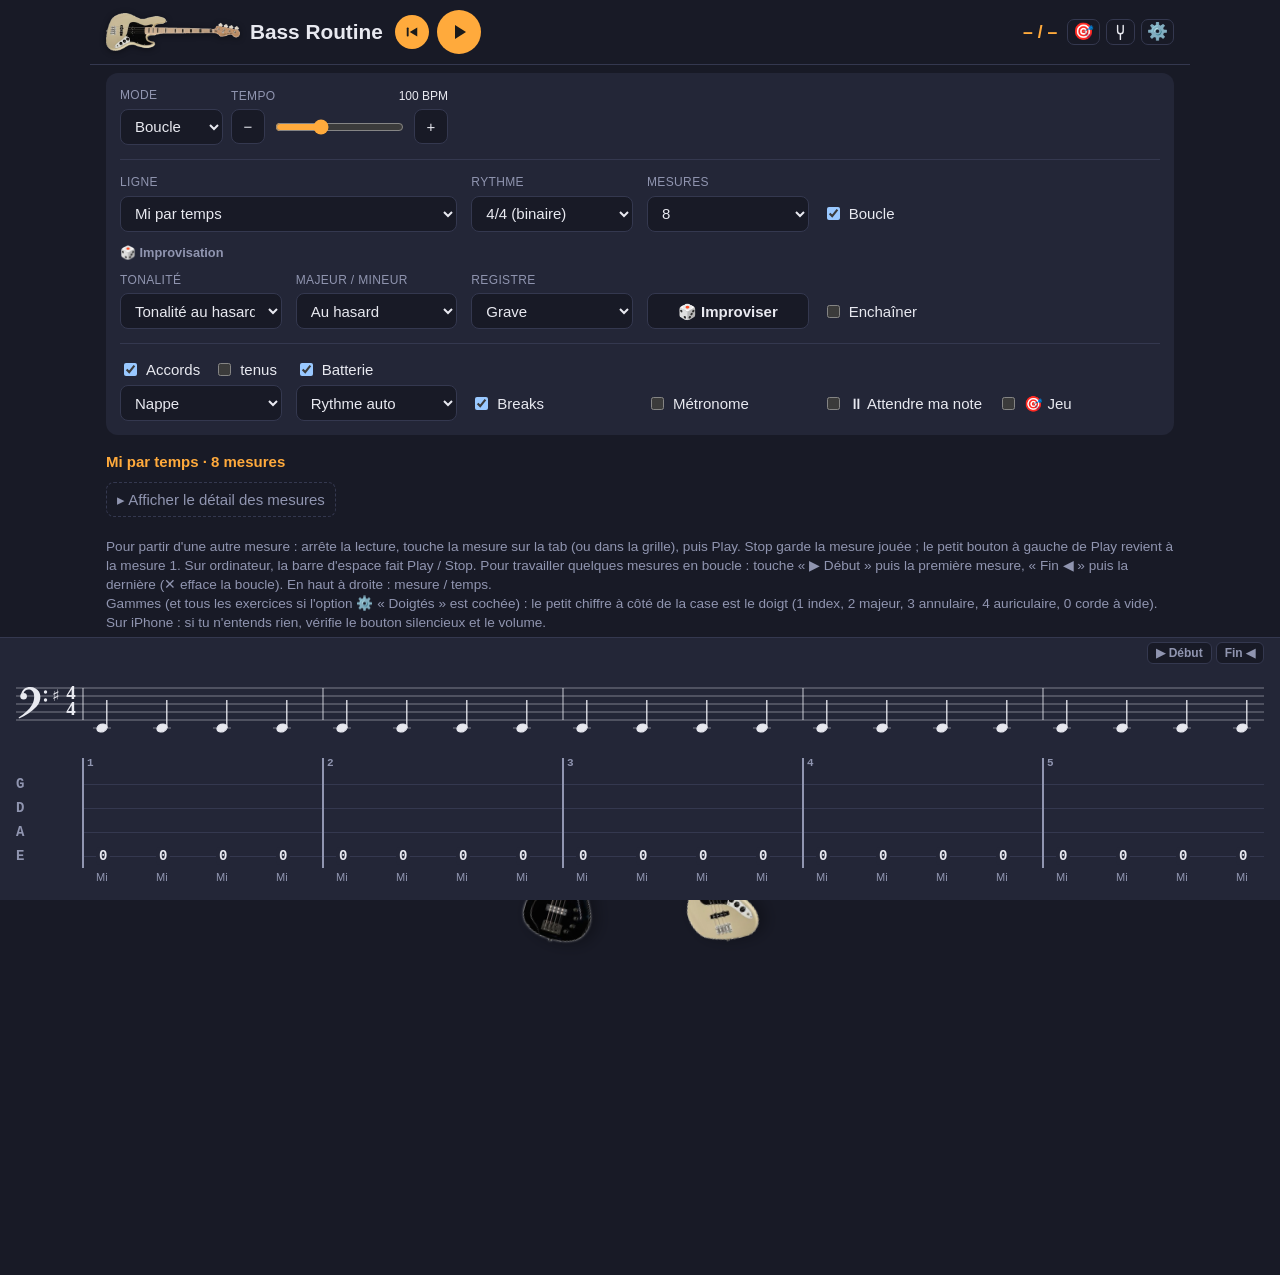
==== web/index.html @ ce60cfdf "Mode Jeu : justesse et rythme notés sur 10 - Bouton 🎯 dans l'en-tête (et case « 🎯 Jeu ») : la lectur" ====
<!doctype html>
<!-- Bass Routine — © 2026 FredLatorche (https://github.com/fredlatorche/BassRoutine). Tous droits réservés. -->
<html lang="fr">
<head>
  <meta charset="utf-8">
  <meta name="viewport" content="width=device-width, initial-scale=1, viewport-fit=cover">
  <title>Bass Routine</title>
  <meta name="author" content="FredLatorche">
  <meta name="copyright" content="© 2026 FredLatorche — tous droits réservés">
  <meta name="theme-color" content="#181a26">
  <meta name="mobile-web-app-capable" content="yes">
  <meta name="apple-mobile-web-app-capable" content="yes">
  <meta name="apple-mobile-web-app-title" content="Bass Routine">
  <link rel="manifest" href="manifest.json">
  <link rel="icon" type="image/png" sizes="32x32" href="icons/favicon-32.png">
  <link rel="apple-touch-icon" href="icons/icon-180.png">
  <link rel="stylesheet" href="style.css">
  <script>
    // Thème choisi dans la roue crantée, appliqué avant l'affichage (pas de flash).
    try { const t = localStorage.getItem('bassroutine-theme'); if (t) document.documentElement.dataset.theme = t; } catch (e) {}
  </script>
</head>
<body>
  <!-- En-tête toujours visible (collé en haut) : Play reste à portée de main sur mobile. -->
  <header>
    <div class="header-left">
      <h1 class="brand"><img class="logo logo-on-dark" src="icons/bass-light.png" alt="" width="106" height="30"><img class="logo logo-on-light" src="icons/bass.png" alt="" width="106" height="30"><span class="brand-name">Bass Routine</span></h1>
      <div class="transport">
        <button id="rewind" class="round rewind" aria-label="Revenir au début" title="Revenir au début (mesure 1)"><svg viewBox="0 0 24 24" aria-hidden="true"><rect x="5" y="6" width="2.5" height="12" rx="1"/><path d="M19 6v12L9 12z"/></svg></button>
        <button id="play" class="round play" aria-label="Play" title="Play (barre d'espace)"><svg viewBox="0 0 24 24" aria-hidden="true"><path d="M8 5v14l11-7z"/></svg></button>
      </div>
    </div>
    <!-- Tempo dans l'en-tête : seulement sur téléphone en paysage (style.css), où il y a la place. -->
    <div class="head-tempo">
      <svg class="metronome" viewBox="0 0 24 24" aria-hidden="true"><path d="M10.2 3h3.6l4.4 17H5.8z"/><path d="M4.5 20.5h15"/><path d="M7.4 14.5h9.2"/><path d="M12 17.2 16.8 5.5"/><circle cx="14.6" cy="10.8" r="1.2"/></svg>
      <input id="tempoHead" type="range" min="30" max="240" value="100" aria-label="Tempo">
      <output id="tempoHeadVal">100</output>
    </div>
    <div class="header-right">
      <span id="gameLive" class="game-live" hidden title="Note de la partie en cours (sur 10)"></span>
      <div id="position" title="Mesure / temps">– / –</div>
      <button id="gameBtn" class="gear" aria-pressed="false" aria-label="Mode Jeu" title="Mode Jeu : tu joues la ligne, justesse et rythme notés sur 10">🎯</button>
      <button id="tunerBtn" class="gear" aria-label="Accordeur" aria-expanded="false" title="Accordeur"><svg class="fork" viewBox="0 0 24 24" aria-hidden="true"><path d="M8 2v8a4 4 0 0 0 8 0V2"/><path d="M12 14v8"/></svg></button>
      <button id="mixerBtn" class="gear" aria-label="Réglages" aria-expanded="false" title="Réglages">⚙️</button>
    </div>
  </header>

  <section id="tuner" class="mixer tuner" hidden aria-label="Accordeur"></section>

  <section id="mixer" class="mixer" hidden>
    <div class="mixer-head">
      <strong>Affichage</strong>
    </div>
    <div class="control mixer-option">
      <label for="theme">Couleurs</label>
      <select id="theme">
        <option value="">Nuit (bleu nuit)</option>
        <option value="noir">Noir</option>
        <option value="bois">Bois (brun chaud)</option>
        <option value="ocean">Océan (bleu-vert)</option>
        <option value="foret">Forêt (vert)</option>
        <option value="violet">Violet</option>
        <option value="clair">Clair</option>
      </select>
    </div>
    <div class="control mixer-option">
      <label for="notation">Noms des notes</label>
      <select id="notation">
        <option value="fr">Do, Ré, Mi… (français)</option>
        <option value="en">C, D, E… (américain)</option>
      </select>
    </div>
    <label class="toggle mixer-option"><input id="showStaff" type="checkbox"> Notes sur la portée (clé de fa) au-dessus de la tablature</label>
    <label class="toggle mixer-option"><input id="showFingers" type="checkbox"> Doigtés sur la tablature pour tous les exercices (1 index … 4 auriculaire, 0 corde à vide)</label>
    <label class="toggle mixer-option"><input id="everyAcc" type="checkbox"> Mode novice : altérations (♯ ♭ ♮) sur chaque note, en plus de l'armure</label>
    <div class="mixer-head">
      <strong>Volumes</strong>
      <button id="mixerReset">Réinitialiser</button>
    </div>
    <div id="mixerChannels"></div>
    <div class="mixer-head midi-head">
      <strong>Instruments MIDI</strong>
    </div>
    <div id="midiPanel"></div>
    <div class="mixer-head midi-head">
      <strong>Entrée audio (⏸ Attendre ma note, 🎯 Jeu)</strong>
    </div>
    <div id="inputPanel"></div>
    <div class="mixer-head midi-head">
      <strong>🎯 Jeu</strong>
    </div>
    <div id="gamePanel"></div>
  </section>

  <section class="controls">
    <!-- Lecture : boutons, mode, tempo -->
    <div class="transport">
      <div class="field">
        <label for="mode">Mode</label>
        <select id="mode">
          <option value="loop">Boucle</option>
          <option value="song">Morceau</option>
          <option value="scale">Gammes</option>
        </select>
      </div>
      <div class="field tempo">
        <label for="tempo">Tempo <output id="tempoVal">100 BPM</output></label>
        <div class="tempo-row">
          <button class="small" data-bpm="-5" aria-label="Moins vite">−</button>
          <input id="tempo" type="range" min="30" max="240" value="100">
          <button class="small" data-bpm="5" aria-label="Plus vite">+</button>
        </div>
      </div>
    </div>

    <!-- Réglages du mode Boucle -->
    <div id="loopControls" class="fields">
      <div class="field wide">
        <label for="preset">Ligne</label>
        <select id="preset">
          <option value="mi">Mi par temps</option>
          <option value="quinte">Fondamentale-quinte</option>
          <option value="walking">Walking simple</option>
          <option value="walkingBlues">Walking blues (Mi)</option>
          <option value="walking251">Walking ii-V-I (Sol)</option>
          <option value="walkingHigh">Walking aigu – fretless (Ré m)</option>
          <option value="invented" hidden>🎲 Improvisation</option>
        </select>
      </div>
      <div class="field">
        <label for="meter">Rythme</label>
        <select id="meter">
          <option value="4/4">4/4 (binaire)</option>
          <option value="3/4">3/4 (valse)</option>
          <option value="6/8">6/8 (ternaire)</option>
          <option value="12/8">12/8 (ternaire)</option>
        </select>
      </div>
      <div class="field">
        <label for="bars">Mesures</label>
        <select id="bars">
          <option>4</option>
          <option selected>8</option>
          <option>16</option>
          <option>32</option>
        </select>
      </div>
      <div class="field check">
        <label class="toggle"><input id="loop" type="checkbox" checked> Boucle</label>
      </div>
      <div class="fields-title">🎲 Improvisation</div>
      <div class="field">
        <label for="randKey">Tonalité</label>
        <select id="randKey"></select>
      </div>
      <div class="field">
        <label for="randMode">Majeur / mineur</label>
        <select id="randMode">
          <option value="random">Au hasard</option>
          <option value="major">Majeur</option>
          <option value="minor">Mineur</option>
        </select>
      </div>
      <div class="field">
        <label for="randRegister">Registre</label>
        <select id="randRegister">
          <option value="low">Grave</option>
          <option value="high">Aigu (fretless)</option>
          <option value="neck">Tout le manche</option>
        </select>
      </div>
      <div class="field">
        <span class="label" aria-hidden="true">&nbsp;</span>
        <button id="invent">🎲 Improviser</button>
      </div>
      <div id="chainField" class="field check">
        <label class="toggle" title="À la fin de la boucle, une nouvelle improvisation de la même durée prend la suite"><input id="chain" type="checkbox"> Enchaîner</label>
      </div>
    </div>

    <!-- Réglages du mode Morceau -->
    <div id="songControls" class="fields" hidden>
      <div class="field wide">
        <label for="song">Morceau</label>
        <select id="song"></select>
      </div>
      <div id="chorusCtl" class="field">
        <label for="choruses">Chorus</label>
        <select id="choruses">
          <option>1</option>
          <option selected>2</option>
          <option>3</option>
          <option>4</option>
        </select>
      </div>
      <div id="styleCtl" class="field">
        <label for="style">Style</label>
        <select id="style"></select>
      </div>
      <div id="regenCtl" class="field">
        <span class="label" aria-hidden="true">&nbsp;</span>
        <button id="regen">↻ Nouvelle ligne</button>
      </div>
      <div class="field">
        <span class="label" aria-hidden="true">&nbsp;</span>
        <label class="file-btn">Importer un MIDI…<input id="midiFile" type="file" accept=".mid,.midi,audio/midi"></label>
      </div>
      <div class="field">
        <span class="label" aria-hidden="true">&nbsp;</span>
        <button id="recordBtn" title="Saisir une ligne de basse au clavier MIDI">🎹 Saisir au clavier</button>
      </div>
      <div id="midiCtl" class="field-set" hidden>
        <div class="field">
          <label for="track">Piste basse</label>
          <select id="track"></select>
        </div>
        <div class="field check">
          <label class="toggle"><input id="others" type="checkbox"> Autres pistes</label>
        </div>
        <div class="field">
          <span class="label" aria-hidden="true">&nbsp;</span>
          <button id="forgetMidi" title="Retirer ce fichier de la liste « Mes fichiers MIDI »">🗑 Retirer de la liste</button>
        </div>
      </div>
    </div>

    <!-- Réglages du mode Gammes -->
    <div id="scaleControls" class="fields" hidden>
      <div class="field wide">
        <label for="scaleType">Gamme</label>
        <select id="scaleType"></select>
      </div>
      <div class="field">
        <label for="scaleKey">Tonalité</label>
        <select id="scaleKey"></select>
      </div>
      <div class="field">
        <label for="scaleFinger">Doigté</label>
        <select id="scaleFinger"></select>
      </div>
      <div id="scaleZoneCtl" class="field">
        <label for="scaleZone">Zone</label>
        <select id="scaleZone"></select>
      </div>
      <div id="scaleBoxCtl" class="field" hidden>
        <label for="scaleBox">Box</label>
        <select id="scaleBox"></select>
      </div>
      <div id="scaleRangeCtl" class="field">
        <label for="scaleRange">Étendue</label>
        <select id="scaleRange">
          <option value="1">1 octave</option>
          <option value="2" selected>2 octaves</option>
          <option value="neck">Tout le manche (case 12)</option>
        </select>
      </div>
      <div class="field">
        <label for="scaleDir">Sens</label>
        <select id="scaleDir">
          <option value="up">Montante</option>
          <option value="down">Descendante</option>
          <option value="both" selected>Montée + descente</option>
        </select>
      </div>
      <div class="field">
        <label for="scaleRhythm">Rythme</label>
        <select id="scaleRhythm">
          <option value="1">Noires</option>
          <option value="2" selected>Croches</option>
          <option value="3">Triolets</option>
        </select>
      </div>
      <div class="field check">
        <label class="toggle"><input id="scaleLoop" type="checkbox" checked> Boucle</label>
      </div>
      <div id="scaleChainField" class="field check">
        <label class="toggle" title="À la fin de la boucle, la même gamme reprend une quarte plus haut (Do, Fa, Si♭, Mi♭…)"><input id="scaleChain" type="checkbox"> Enchaîner (quartes)</label>
      </div>
    </div>

    <!-- Accompagnement (tous les modes) -->
    <div class="fields">
      <div class="field">
        <div class="toggle-line">
          <label class="toggle"><input id="synth" type="checkbox" checked> Accords</label>
          <label class="toggle" title="Accords tenus d'un bout à l'autre, sans rythme (piano, vibraphone, guitare)"><input id="padHeld" type="checkbox"> tenus</label>
        </div>
        <select id="padSound" aria-label="Son des accords">
          <option value="epiano">Piano électrique</option>
          <option value="pad" selected>Nappe</option>
          <option value="vibes">Vibraphone</option>
          <option value="strings">Cordes (violons)</option>
          <option value="brass">Cuivres</option>
          <option value="flute">Flûtes</option>
          <option value="organ">Orgue</option>
          <option value="guitar">Guitare jazz</option>
        </select>
      </div>
      <div class="field">
        <label class="toggle"><input id="drums" type="checkbox" checked> Batterie</label>
        <select id="drumStyle" aria-label="Rythme de batterie"></select>
      </div>
      <div class="field check">
        <label class="toggle"><input id="fills" type="checkbox" checked> Breaks</label>
      </div>
      <div class="field check">
        <label class="toggle"><input id="metro" type="checkbox"> Métronome</label>
      </div>
      <div class="field check">
        <label class="toggle" title="Le curseur attend que tu joues la bonne note (basse branchée dans l'interface audio, ou micro), sans accompagnement"><input id="waitMode" type="checkbox"> ⏸ Attendre ma note</label>
      </div>
      <div class="field check">
        <label class="toggle" title="Tu joues la ligne avec l'accompagnement : justesse et rythme notés, note sur 10 à la fin (réglages dans ⚙️)"><input id="gameMode" type="checkbox"> 🎯 Jeu</label>
      </div>
    </div>
  </section>

  <section id="recorder" class="recorder" hidden aria-label="Saisie au clavier MIDI"></section>

  <p id="loopInfo" hidden></p>
  <button id="detailToggle" class="detail-toggle" aria-expanded="false" aria-controls="detail">▸ Afficher le détail des mesures</button>

  <main id="detail" hidden>
    <div id="grid"></div>
    <div id="scaleView" hidden>
      <div id="scaleList"></div>
    </div>
    <div id="songView" hidden>
      <p id="songInfo"></p>
      <div id="chart"></div>
    </div>
  </main>

  <p class="hint">Pour partir d'une autre mesure : arrête la lecture, touche la mesure sur la tab (ou dans la grille), puis Play. Stop garde la mesure jouée ; le petit bouton à gauche de Play revient à la mesure 1. Sur ordinateur, la barre d'espace fait Play / Stop.
    Pour travailler quelques mesures en boucle : touche « ▶ Début » puis la première mesure, « Fin ◀ » puis la dernière (✕ efface la boucle). En haut à droite : mesure / temps.<br>
    Gammes (et tous les exercices si l'option ⚙️ « Doigtés » est cochée) : le petit chiffre à côté de la case est le doigt (1 index, 2 majeur, 3 annulaire, 4 auriculaire, 0 corde à vide).<br>
    Sur iPhone : si tu n'entends rien, vérifie le bouton silencieux et le volume.</p>
  <p class="copyright">© 2026 FredLatorche · v5.0 · <a href="https://github.com/fredlatorche/BassRoutine#readme" target="_blank" rel="noopener">à propos de Bass Routine</a></p>
  <!-- Mes deux basses, inclinées, les manches côte à côte. -->
  <div class="bass-duo" aria-hidden="true">
    <img class="bass-noire" src="icons/bass.png" alt="" width="423" height="120">
    <img class="bass-creme" src="icons/bass-light.png" alt="" width="423" height="120">
  </div>

  <div id="message" class="message" role="status" hidden></div>

  <footer id="tabPanel">
    <div id="waitStatus" class="wait-status" hidden aria-live="polite"></div>
    <!-- Téléphone en paysage : ce qui est joué (accord en cours, exercice), les réglages étant masqués. -->
    <div class="now-playing"><b id="npChord" hidden></b><span id="npInfo"></span></div>
    <!-- Début / Fin, puis toucher une mesure : place le début ou la fin de la boucle. -->
    <div class="tab-tools" role="group" aria-label="Boucle sur quelques mesures">
      <button data-touch="start" aria-pressed="false" title="Puis toucher une mesure : début de la boucle">▶ Début</button>
      <button data-touch="end" aria-pressed="false" title="Puis toucher une mesure : fin de la boucle">Fin ◀</button>
      <button id="clearRange" hidden title="Effacer la boucle">✕</button>
    </div>
    <div class="tab-labels">
      <span>G</span><span>D</span><span>A</span><span>E</span>
    </div>
    <div id="tab" class="tab-scroll"></div>
  </footer>

  <script src="vendor/Tone.js"></script>
  <script src="vendor/Midi.js"></script>
  <script type="module" src="app.js"></script>
</body>
</html>
---- web/style.css ----
/* Bass Routine — © 2026 FredLatorche (https://github.com/fredlatorche/BassRoutine). Tous droits réservés. */

:root {
  --bg: #181a26;
  --card: #232637;
  --line: #34384f;
  --text: #e8e9f0;
  --muted: #9095b0;
  --accent: #ffaa3c;
  --on-accent: #1a1a1a;     /* texte posé sur l'accent */
  --accent-deep: #b86a00;   /* accent foncé (contours sur la portée) */
  --strong-line: #5a6082;
  color-scheme: dark;
}

/* ---------- Thèmes de couleurs (choix dans la roue crantée) ---------- */

:root[data-theme="noir"] {
  --bg: #000; --card: #111214; --line: #26282e; --text: #ececec; --muted: #8a8d96;
  --accent: #ffaa3c; --on-accent: #1a1a1a; --accent-deep: #b86a00; --strong-line: #4a4d57;
}
:root[data-theme="bois"] {
  --bg: #1e1712; --card: #2a211a; --line: #3d3127; --text: #f1e6d8; --muted: #b3a08a;
  --accent: #e8a24a; --on-accent: #241604; --accent-deep: #9c5f14; --strong-line: #6b5440;
}
:root[data-theme="ocean"] {
  --bg: #0f1d24; --card: #16303a; --line: #24444f; --text: #e3f1f4; --muted: #8fb2bb;
  --accent: #3cc6c9; --on-accent: #062a2b; --accent-deep: #137b7d; --strong-line: #3b6874;
}
:root[data-theme="foret"] {
  --bg: #131c16; --card: #1c2a20; --line: #2b3d30; --text: #e4efe6; --muted: #94ad99;
  --accent: #8fd16a; --on-accent: #13240b; --accent-deep: #4a8a2a; --strong-line: #4b6650;
}
:root[data-theme="violet"] {
  --bg: #1b1526; --card: #271d38; --line: #3a2d52; --text: #ece6f6; --muted: #a497bd;
  --accent: #c58cff; --on-accent: #26103d; --accent-deep: #7b45b8; --strong-line: #5d4a80;
}
:root[data-theme="clair"] {
  --bg: #eef0f4; --card: #fff; --line: #d3d7e0; --text: #1e2130; --muted: #646a80;
  --accent: #e07a00; --on-accent: #fff; --accent-deep: #a35800; --strong-line: #9aa1b5;
  color-scheme: light;
}

* { box-sizing: border-box; }

body {
  margin: 0;
  padding: env(safe-area-inset-top, 0px) 16px calc(env(safe-area-inset-bottom, 0px) + 24px);
  background: var(--bg);
  color: var(--text);
  font: 15px/1.4 -apple-system, BlinkMacSystemFont, "Segoe UI", Roboto, sans-serif;
  max-width: 1100px;
  margin-inline: auto;
}

/* En-tête collé en haut de l'écran : titre + Play à gauche, mesure / temps + réglages à droite. */
header {
  position: sticky;
  top: env(safe-area-inset-top, 0px);
  z-index: 20;
  display: flex;
  align-items: center;
  justify-content: space-between;
  gap: 8px;
  margin-inline: -16px;
  padding: 10px 16px;
  margin-bottom: 8px;
  background: var(--bg);
  border-bottom: 1px solid var(--line);
}
.header-left { display: flex; align-items: center; gap: 12px; min-width: 0; }

h1 { margin: 0; font-size: 1.3rem; white-space: nowrap; }

/* Logo : basse détourée à l'horizontale ; crème sur les thèmes foncés, noire sur le thème clair. */
.brand { display: flex; align-items: center; gap: 10px; }
.logo {
  height: 38px;
  width: auto;
  filter: drop-shadow(0 1px 3px rgba(0, 0, 0, 0.45));
}
.logo-on-light { display: none; }
:root[data-theme="clair"] .logo-on-dark { display: none; }
:root[data-theme="clair"] .logo-on-light { display: block; }
@media (max-width: 520px) {
  .logo { height: 30px; }
  .brand-name {   /* sur mobile en portrait, la basse tient lieu de titre */
    position: absolute;
    width: 1px;
    height: 1px;
    overflow: hidden;
    clip: rect(0 0 0 0);
  }
}

#position {
  min-width: 3.5em;
  text-align: right;
  font-size: 1.1rem;
  font-variant-numeric: tabular-nums;
  color: var(--accent);
  font-weight: 700;
  white-space: nowrap;
}

.controls {
  display: flex;
  flex-direction: column;
  gap: 14px;
  padding: 14px;
  background: var(--card);
  border-radius: 12px;
  margin-bottom: 16px;
}

.control { display: flex; align-items: center; gap: 8px; }
.control label { color: var(--muted); }
/* ---------- Panneau de réglages : lecture, puis réglages du mode, puis accompagnement ---------- */

.transport {
  display: grid;
  grid-template-columns: minmax(130px, 170px) minmax(0, 1fr);
  gap: 12px 16px;
  align-items: end;
}
.tempo-row { display: flex; align-items: center; gap: 8px; min-width: 0; }
.tempo-row input { flex: 1; min-width: 0; accent-color: var(--accent); }
.tempo output { font-variant-numeric: tabular-nums; color: var(--text); text-transform: none; letter-spacing: 0; }

/* Un réglage = un petit libellé au-dessus de son menu, tous de la même largeur. */
.field { display: flex; flex-direction: column; gap: 5px; min-width: 0; }
.field > label:not(.toggle):not(.file-btn), .field > .label {
  display: flex;
  justify-content: space-between;
  font-size: 0.75rem;
  letter-spacing: 0.03em;
  text-transform: uppercase;
  color: var(--muted);
}
.field select, .field > button, .field .file-btn { width: 100%; min-height: 36px; }
.field.check { justify-content: flex-end; }
.field .toggle { min-height: 22px; }
.toggle-line { display: flex; gap: 14px; }
.field.check .toggle { min-height: 36px; }

.fields {
  display: grid;
  grid-template-columns: repeat(auto-fill, minmax(150px, 1fr));
  gap: 10px 14px;
  align-items: end;
  padding-top: 14px;
  border-top: 1px solid var(--line);
}
.field.wide { grid-column: span 2; }
.field-set { display: contents; }
.fields-title { grid-column: 1 / -1; margin-top: 2px; font-size: 0.8rem; font-weight: 600; color: var(--muted); }

@media (max-width: 560px) {
  .transport { grid-template-columns: minmax(0, 1fr); }
}


button, select {
  font: inherit;
  color: var(--text);
  background: var(--bg);
  border: 1px solid var(--line);
  border-radius: 8px;
  padding: 6px 10px;
}

button { cursor: pointer; }
button.small { width: 34px; padding: 6px 0; }

/* Lecture : deux boutons ronds, retour au début (plus petit) puis Play / Stop. */
.transport { display: flex; align-items: center; gap: 8px; flex-shrink: 0; }
button.round {
  display: grid;
  place-items: center;
  padding: 0;
  border-radius: 50%;
  border: none;
  background: var(--accent);
  color: var(--on-accent);
}
button.round svg { fill: currentColor; }
button.play { width: 44px; height: 44px; }
button.play svg { width: 24px; height: 24px; }
button.rewind { width: 34px; height: 34px; }
button.rewind svg { width: 18px; height: 18px; }

@media (max-width: 380px) {
  h1 { font-size: 1.1rem; }
}
/* Téléphone étroit en portrait : en-tête resserré pour que Play, le 🎯, l'accordeur et ⚙️ tiennent. */
@media (max-width: 430px) and (orientation: portrait) {
  header { gap: 6px; }
  .header-left { gap: 8px; }
  .logo { height: 20px; }
  .header-right { gap: 4px; }
  #position { min-width: 0; font-size: 1rem; }
}

/* Tempo dans l'en-tête : téléphone en paysage seulement (peu de hauteur, de la place en largeur). */
.head-tempo { display: none; }
@media (orientation: landscape) and (max-height: 500px) {
  .head-tempo { display: flex; align-items: center; gap: 8px; flex: 1; max-width: 320px; min-width: 0; margin-left: 10px; }
  .head-tempo .metronome { width: 22px; height: 22px; flex-shrink: 0; fill: none; stroke: var(--text); stroke-width: 1.2; stroke-linejoin: round; stroke-linecap: round; }
  .head-tempo input { flex: 1; min-width: 0; accent-color: var(--accent); }
  .head-tempo output { min-width: 2.2em; font-size: 0.9rem; font-variant-numeric: tabular-nums; color: var(--accent); font-weight: 700; }
  /* Rien que l'en-tête et la tab (avec la portée) : les réglages restent en portrait. */
  body > :not(header, #tuner, #mixer, #message, #tabPanel, .game-result) { display: none !important; }
  /* La tab occupe tout l'écran sous l'en-tête (plus de bande vide entre les deux). */
  body { display: flex; flex-direction: column; height: 100dvh; padding-bottom: 0; box-sizing: border-box; overflow: hidden; }
  header { margin-bottom: 0; }
  body > #tabPanel { position: relative; flex: 1; align-items: flex-start; margin-inline: -16px; }
  /* Réglages et accordeur passent au-dessus de la tab, sur toute la hauteur disponible. */
  #mixer, #tuner { max-height: calc(100dvh - 80px); }
}

#grid {
  display: grid;
  grid-template-columns: repeat(auto-fill, minmax(250px, 1fr));
  gap: 12px;
}

.bar {
  background: var(--card);
  border: 1px solid var(--line);
  border-radius: 12px;
  padding: 10px;
}

.bar-head {
  display: flex;
  justify-content: space-between;
  align-items: center;
  margin-bottom: 8px;
  color: var(--muted);
}

.steps {
  display: grid;
  grid-template-columns: repeat(4, 1fr);
  gap: 6px;
}

.steps select {
  width: 100%;
  padding: 8px 2px;
  text-align: center;
}

.steps select:first-child { border-color: var(--strong-line); }
.steps select.rest { color: var(--muted); }
.steps select.playing { border-color: var(--accent); box-shadow: 0 0 0 2px var(--accent); }

[hidden] { display: none !important; }

.toggle { display: flex; align-items: center; gap: 6px; cursor: pointer; }

.file-btn {
  position: relative;
  overflow: hidden;
  display: flex;
  align-items: center;
  justify-content: center;
  cursor: pointer;
  border: 1px dashed var(--muted);
  border-radius: 8px;
  padding: 6px 10px;
}
.file-btn input { position: absolute; inset: 0; opacity: 0; cursor: pointer; }

/* ---------- Grille d'accords du morceau ---------- */

#songInfo { color: var(--muted); margin: 0 0 10px; }

#chart {
  display: grid;
  grid-template-columns: repeat(4, 1fr);
  gap: 6px;
}

.chart-bar {
  position: relative;
  min-height: 58px;
  padding: 20px 8px 10px;
  background: var(--card);
  border: 1px solid var(--line);
  border-radius: 8px;
  font-weight: 600;
  font-size: 1.05rem;
}
.chart-bar .sec { position: absolute; top: 3px; left: 7px; font-size: 0.75rem; color: var(--accent); }
.chart-bar .num { position: absolute; top: 4px; right: 7px; font-size: 0.7rem; color: var(--muted); font-weight: 400; }
.chart-bar.playing { border-color: var(--accent); box-shadow: 0 0 0 2px var(--accent); }

.hint { color: var(--muted); font-size: 0.85rem; margin-top: 20px; margin-bottom: 0; }
.copyright { color: var(--muted); font-size: 0.8rem; margin: 10px 0 0; }
.copyright a { color: var(--accent); }

/* Les deux basses : têtes en haut au centre, corps écartés vers le bas (pivot sur la tête). */
.bass-duo { position: relative; height: 265px; max-width: 420px; margin: 16px auto 200px; pointer-events: none; }
.bass-duo img { position: absolute; top: 0; width: 240px; height: auto; transform-origin: right center; filter: drop-shadow(0 6px 8px rgba(0, 0, 0, 0.35)); }
.bass-duo .bass-noire { right: calc(50% + 24px); transform: rotate(-74deg); }
.bass-duo .bass-creme { right: calc(50% - 24px); transform: rotate(-106deg); }
:root:not([data-theme="clair"]) .bass-duo .bass-noire { filter: drop-shadow(0 0 1px rgba(255, 255, 255, 0.45)) drop-shadow(0 6px 8px rgba(0, 0, 0, 0.35)); }

/* ---------- Tablature (fixée en bas) ---------- */

#tabPanel {
  position: fixed;
  left: 0;
  right: 0;
  bottom: 0;
  display: flex;
  padding: 6px 16px calc(env(safe-area-inset-bottom, 0px) + 6px);
  background: var(--card);
  border-top: 1px solid var(--line);
  font: 600 14px/1 ui-monospace, Menlo, monospace;
  user-select: none;            /* un clic place le repère, sans sélectionner de texte */
  -webkit-user-select: none;
}

/* Cordes à 30, 54, 78 et 102 px du haut (décalées sous la portée si elle est affichée). */
.tab-labels { position: relative; width: 20px; height: calc(140px + var(--off, 0px)); color: var(--muted); flex-shrink: 0; }
.tab-labels.with-staff { width: 36px; }
.tab-labels span { position: absolute; left: 0; transform: translateY(-50%); }
.tab-labels span:nth-of-type(1) { top: calc(30px + var(--off, 0px)); }
.tab-labels span:nth-of-type(2) { top: calc(54px + var(--off, 0px)); }
.tab-labels span:nth-of-type(3) { top: calc(78px + var(--off, 0px)); }
.tab-labels span:nth-of-type(4) { top: calc(102px + var(--off, 0px)); }
.tab-labels .staff-clef { position: absolute; top: 0; left: 0; }

.tab-scroll { position: relative; flex: 1; overflow-x: auto; scrollbar-width: thin; cursor: pointer; }
.tab-track { position: relative; padding-right: 70vw; box-sizing: content-box; }

.tab-line { position: absolute; left: 0; right: 0; height: 1px; background: var(--line); }

.tab-bar {
  position: absolute;
  bottom: 26px;
  border-left: 2px solid var(--muted);
  padding-left: 3px;
  color: var(--muted);
  font-size: 11px;
}

.tab-note {
  position: absolute;
  transform: translateY(-50%);
  padding: 0 3px;
  border-radius: 4px;
  background: var(--card);
  line-height: 18px;
}
.tab-note.playing { background: var(--accent); color: var(--on-accent); }

.tab-name {
  position: absolute;
  color: var(--muted);
  font: 500 11px/1 -apple-system, BlinkMacSystemFont, "Segoe UI", Roboto, sans-serif;
}
.tab-name.playing { color: var(--accent); }

.tab-playhead {
  position: absolute;
  top: 0;
  bottom: 0;
  width: 2px;
  background: var(--accent);
  opacity: 0.6;
}

/* Point de départ choisi sur la tab. */
.tab-cue {
  position: absolute;
  top: 0;
  bottom: 0;
  border-left: 2px dashed var(--accent);
}
.tab-cue::before {
  content: '▶';
  position: absolute;
  top: 2px;
  left: 2px;
  color: var(--accent);
  font-size: 10px;
}

.chart-bar { cursor: pointer; }

/* ---------- Gammes ---------- */

#scaleList { display: flex; flex-direction: column; gap: 8px; }

.scale-row {
  padding: 10px 12px;
  background: var(--card);
  border: 1px solid var(--line);
  border-radius: 10px;
  cursor: pointer;
}
.scale-row.playing { border-color: var(--accent); box-shadow: 0 0 0 2px var(--accent); }
.scale-title { font-weight: 600; margin-bottom: 6px; }
.scale-notes { display: flex; flex-wrap: wrap; gap: 4px; }
.scale-notes span {
  padding: 2px 6px;
  border-radius: 6px;
  background: var(--bg);
  color: var(--muted);
  font-size: 0.85rem;
}

/* Numéro de doigt (gammes) : 1 index … 4 auriculaire, 0 corde à vide. */
.tab-note sup {
  margin-left: 1px;
  font-size: 9px;
  font-weight: 500;
  color: var(--accent);
  vertical-align: 5px;
}
.tab-note.playing sup { color: var(--on-accent); }

/* ---------- Mode aléatoire (Boucle) ---------- */

#invent { font-weight: 600; }
#loopInfo { color: var(--accent); margin: 0 0 10px; font-weight: 600; }

/* ---------- Table de mixage (roue crantée) ---------- */

.header-right { display: flex; align-items: center; gap: 6px; flex-shrink: 0; }
/* Boutons 🎯, accordeur et ⚙️ : compacts, juste autour du pictogramme. */
button.gear { font-size: 1.05rem; line-height: 1; padding: 4px 5px; border-radius: 7px; }
#position { margin-right: 4px; }
#gameBtn[aria-pressed="true"] { background: var(--accent); border-color: var(--accent); }
/* Pictogramme de l'accordeur : un diapason, à la taille de la roue crantée. */
button.gear .fork { width: 1.05rem; height: 1.05rem; display: block; fill: none; stroke: currentColor; stroke-width: 2; stroke-linecap: round; }

/* ---------- Accordeur ---------- */
.tuner { width: min(420px, calc(100vw - 32px)); text-align: center; }
.tuner-modes { display: flex; gap: 4px; }
.tuner-modes button, .tuner-strings button { font-size: 0.85rem; padding: 4px 10px; color: var(--muted); }
.tuner-modes button.on, .tuner-strings button.on { background: var(--accent); color: var(--on-accent); border-color: var(--accent); }
.tuner-dial { width: 100%; max-width: 340px; display: block; margin: 4px auto 0; overflow: visible; }
.dial-track { fill: none; stroke: var(--line); stroke-width: 10; stroke-linecap: round; }
.dial-zone { fill: none; stroke: #3fb950; stroke-width: 10; }
.dial-tick { stroke: var(--muted); stroke-width: 1.5; }
.dial-tick.major { stroke-width: 2.5; }
.dial-label { fill: var(--muted); font: 11px -apple-system, BlinkMacSystemFont, "Segoe UI", Roboto, sans-serif; text-anchor: middle; }
.dial-needle { transform-origin: 150px 150px; transition: transform 0.12s ease-out; }
.dial-needle line { stroke: var(--text); stroke-width: 3; stroke-linecap: round; }
.dial-needle circle { fill: var(--text); }
.tuner.in-tune .dial-needle line { stroke: #3fb950; }
.tuner.in-tune .dial-needle circle { fill: #3fb950; }
.tuner.idle .dial-needle { opacity: 0.35; }
.tuner-note { font-size: 2.6rem; font-weight: 700; line-height: 1.1; margin-top: 4px; }
.tuner.idle .tuner-note, .tuner.idle .tuner-detail { color: var(--muted); }
.tuner-detail { color: var(--muted); font-variant-numeric: tabular-nums; min-height: 1.3em; }
.tuner-status { font-weight: 600; margin: 6px 0 12px; min-height: 1.3em; }
.tuner.in-tune .tuner-status { color: #3fb950; }
.tuner-strings { display: flex; justify-content: center; gap: 8px; margin-bottom: 12px; }
.tuner-strings button { min-width: 3.6em; padding: 8px 10px; font-size: 1rem; border-radius: 999px; }
.tuner-ref { display: flex; justify-content: center; align-items: center; gap: 10px; color: var(--muted); font-size: 0.85rem; }

/* Fenêtre des réglages, ancrée sous l'en-tête (top réglé à l'ouverture), au-dessus de la page. */
.mixer {
  position: fixed;
  right: max(16px, calc((100vw - 1100px) / 2 + 16px));
  z-index: 40;
  width: min(560px, calc(100vw - 32px));
  max-height: calc(100dvh - 240px);
  overflow-y: auto;
  padding: 14px;
  background: var(--card);
  border: 1px solid var(--line);
  border-radius: 12px;
  box-shadow: 0 10px 30px rgba(0, 0, 0, 0.45);
}
.mixer-head { display: flex; justify-content: space-between; align-items: center; margin-bottom: 10px; }
#mixerChannels {
  display: grid;
  grid-template-columns: repeat(auto-fill, minmax(260px, 1fr));
  gap: 8px 24px;
}
.mix-row { display: grid; grid-template-columns: 9em 1fr 3.5em; align-items: center; gap: 10px; }
.mix-row span { color: var(--muted); }
.mix-row input { width: 100%; accent-color: var(--accent); }
.mix-row output { text-align: right; font-variant-numeric: tabular-nums; }

/* Instruments MIDI : une ligne par piste (sortie + canal), puis le décalage. */
.midi-head { margin-top: 18px; }
.midi-note { color: var(--muted); font-size: 0.85rem; margin: 0 0 10px; }
.midi-row { display: grid; grid-template-columns: 9em 1fr 7.5em; align-items: center; gap: 10px; margin-bottom: 8px; }
.midi-row span { color: var(--muted); }
.midi-row select, .midi-row input { width: 100%; min-width: 0; }
/* Menu sans indication à droite : il prend aussi la 3e colonne (sinon le texte est coupé). */
.midi-row > span:empty:last-child { display: none; }
.midi-row:has(> span:empty:last-child) > select { grid-column: 2 / -1; }
.midi-row input {
  font: inherit;
  color: var(--text);
  background: var(--bg);
  border: 1px solid var(--line);
  border-radius: 8px;
  padding: 6px 10px;
}

/* ---------- Portée en clé de fa (même fond que la tablature, couleurs du thème) ---------- */

.staff { position: absolute; top: 0; left: 0; }
.staff-bg { fill: var(--card); }
.staff-line { stroke: var(--text); stroke-width: 1; opacity: 0.45; }
.staff-bar { stroke: var(--text); stroke-width: 1.2; opacity: 0.7; }
.staff-bar.double { stroke: var(--accent); stroke-width: 2; opacity: 1; }
.staff-ink { fill: var(--text); }
.staff-head { fill: var(--text); stroke: var(--text); stroke-width: 1.2; }
.staff-head.hollow { fill: var(--card); stroke-width: 1.6; }
.staff-stem { fill: none; stroke: var(--text); stroke-width: 1.3; }
.staff-tuplet { font: italic 600 11px/1 Georgia, 'Times New Roman', serif; fill: var(--text); text-anchor: middle; }
.staff-time { font: 700 19px/1 Georgia, 'Times New Roman', serif; fill: var(--text); text-anchor: middle; }
.staff-acc { font: 16px/1 -apple-system, BlinkMacSystemFont, "Segoe UI", Roboto, sans-serif; fill: var(--text); }
.staff-note.playing .staff-head { fill: var(--accent); stroke: var(--accent); }
.staff-note.playing .staff-head.hollow { fill: var(--card); stroke: var(--accent); stroke-width: 2.4; }
.staff-note.playing .staff-stem { stroke: var(--accent); }
.staff-note.playing .staff-acc { fill: var(--accent); }

.mixer-option { margin-bottom: 14px; }
body.with-staff .bass-duo { margin-bottom: 310px; }

/* Double trait : fin d'un passage de la boucle et début du suivant. */
.tab-bar.double { border-left: 6px double var(--accent); }

/* Bouton pour afficher / masquer le détail des mesures. */
.detail-toggle {
  display: block;
  margin-bottom: 12px;
  background: transparent;
  border: 1px dashed var(--line);
  color: var(--muted);
}
.detail-toggle:hover { color: var(--text); border-color: var(--muted); }

/* ---------- Sélection de mesures à travailler en boucle ---------- */

.tab-tools {
  position: absolute;
  top: 4px;
  right: 16px;
  z-index: 5;
  display: flex;
  gap: 4px;
  font: 600 12px/1 -apple-system, BlinkMacSystemFont, "Segoe UI", Roboto, sans-serif;
}
.now-playing { display: none; }
@media (orientation: landscape) and (max-height: 500px) {
  .now-playing {
    position: absolute; top: 4px; left: 16px; right: 170px; z-index: 5;
    display: flex; align-items: center; gap: 8px;
    font: 600 12px/22px -apple-system, BlinkMacSystemFont, "Segoe UI", Roboto, sans-serif;
    color: var(--accent); white-space: nowrap;
  }
  .now-playing span { overflow: hidden; text-overflow: ellipsis; }
  .now-playing b { flex-shrink: 0; padding: 0 8px; border-radius: 6px; background: var(--accent); color: var(--on-accent); font-size: 13px; }
  .wait-status:not([hidden]) ~ .now-playing { display: none; }   /* la note attendue prend la place */
}
.tab-tools button { padding: 4px 8px; font-size: 12px; border-radius: 6px; background: var(--bg); color: var(--muted); }
/* Mode « Attendre ma note » : note attendue et note entendue, au-dessus de la tab. */
.wait-status {
  position: absolute;
  top: 4px;
  left: 50%;
  transform: translateX(-50%);
  z-index: 5;
  padding: 3px 10px;
  border-radius: 6px;
  background: var(--bg);
  border: 1px solid var(--line);
  font: 600 13px/1.2 -apple-system, BlinkMacSystemFont, "Segoe UI", Roboto, sans-serif;
  white-space: nowrap;
}
.wait-status .wrong { color: #e5534b; }
.wait-status .off { color: #d29922; }
.wait-status.ok { border-color: #3fb950; box-shadow: 0 0 0 2px #3fb950; }
.input-meter { height: 8px; border-radius: 4px; background: var(--bg); border: 1px solid var(--line); overflow: hidden; }
.input-meter div { height: 100%; width: 0; background: var(--accent); transition: width 0.05s linear; }
.tab-tools button.on { background: var(--accent); color: var(--on-accent); border-color: var(--accent); }

.tab-range {
  position: absolute;
  top: 0;
  bottom: 0;
  background: color-mix(in srgb, var(--accent) 14%, transparent);
  border-right: 2px dashed var(--accent);
  pointer-events: none;
}

/* Message temporaire (son bloqué, erreur…), au-dessus de la tab. */
/* ---------- Mode 🎯 Jeu ---------- */
.game-live { font-weight: 700; color: var(--accent); font-variant-numeric: tabular-nums; white-space: nowrap; }
.game-measure { display: flex; align-items: center; gap: 10px; flex-wrap: wrap; margin-top: 6px; }
.game-measure .midi-note { margin: 0; }
.tab-note.g-hit, .tab-name.g-hit { color: #3fb950; }
.tab-note.g-near, .tab-name.g-near { color: #d29922; }
.tab-note.g-miss, .tab-name.g-miss { color: #e5534b; }
.staff-note.g-hit .staff-head, .staff-note.g-hit .staff-stem { fill: #3fb950; stroke: #3fb950; }
.staff-note.g-near .staff-head, .staff-note.g-near .staff-stem { fill: #d29922; stroke: #d29922; }
.staff-note.g-miss .staff-head, .staff-note.g-miss .staff-stem { fill: #e5534b; stroke: #e5534b; }
.staff-note.g-hit .staff-head.hollow, .staff-note.g-near .staff-head.hollow, .staff-note.g-miss .staff-head.hollow { fill: var(--card); }

.game-result {
  position: fixed; inset: 0; z-index: 50;
  display: flex; align-items: center; justify-content: center; padding: 16px;
  background: rgba(0, 0, 0, 0.55); overflow: hidden;
  animation: game-fade 0.3s ease-out;
}
.game-card {
  position: relative; z-index: 1;
  width: min(360px, 100%); max-height: calc(100dvh - 32px); overflow-y: auto;
  padding: 20px 20px 16px; border-radius: 16px; text-align: center;
  background: var(--card); color: var(--text); border: 1px solid var(--line);
  box-shadow: 0 12px 40px rgba(0, 0, 0, 0.45);
  animation: game-pop 0.5s cubic-bezier(0.2, 1.4, 0.4, 1);
}
.game-emoji { font-size: 52px; line-height: 1; animation: game-bounce 1.2s ease-in-out 0.4s 2; }
.game-result.low .game-emoji { animation: game-wobble 0.9s ease-in-out 0.4s 2; }
.game-title { margin: 8px 0 0; color: var(--muted); font-weight: 600; }
.game-score { margin: 4px 0; font-size: 56px; font-weight: 800; color: var(--accent); font-variant-numeric: tabular-nums; line-height: 1.1; }
.game-score small { font-size: 22px; color: var(--muted); font-weight: 700; }
.game-result.done .game-score { animation: game-pulse 0.4s ease-out; }
.game-text { margin: 6px 0 12px; font-size: 17px; font-weight: 600; line-height: 1.35; }
.game-tip { margin: -4px 0 10px; font-size: 14px; line-height: 1.4; color: var(--muted); }
.game-details { list-style: none; margin: 0 0 14px; padding: 10px 12px; border-radius: 10px; background: var(--bg); text-align: left; font-size: 14px; line-height: 1.6; }
.game-actions { display: flex; gap: 8px; justify-content: center; }
.game-actions button { min-width: 110px; }
.game-confetti { position: absolute; top: -40px; pointer-events: none; animation: game-fall linear forwards; }
@keyframes game-fade { from { opacity: 0; } }
@keyframes game-pop { from { transform: scale(0.6); opacity: 0; } }
@keyframes game-bounce { 0%, 100% { transform: translateY(0) rotate(0); } 30% { transform: translateY(-14px) rotate(-8deg); } 60% { transform: translateY(0) rotate(6deg); } }
@keyframes game-wobble { 0%, 100% { transform: rotate(0); } 25% { transform: rotate(-12deg); } 75% { transform: rotate(12deg); } }
@keyframes game-pulse { 50% { transform: scale(1.12); } }
@keyframes game-fall { to { transform: translateY(calc(100dvh + 80px)) rotate(540deg); opacity: 0.2; } }
@media (prefers-reduced-motion: reduce) {
  .game-result, .game-card, .game-emoji, .game-score, .game-confetti { animation: none !important; }
  .game-confetti { display: none; }
}

.message {
  position: fixed;
  left: 50%;
  bottom: 190px;
  transform: translateX(-50%);
  z-index: 30;
  max-width: calc(100% - 32px);
  padding: 10px 14px;
  border-radius: 10px;
  background: var(--accent);
  color: var(--on-accent);
  font-weight: 600;
  box-shadow: 0 4px 16px rgba(0, 0, 0, 0.35);
}

/* ---------- Saisie au clavier MIDI (mode Morceau) ---------- */

.recorder { background: var(--card); border: 1px solid var(--line); border-radius: 12px; padding: 12px 14px; margin-bottom: 14px; }
.recorder .mixer-head { gap: 10px; flex-wrap: wrap; }
.recorder .mixer-head strong { margin-right: auto; }
.rec-ports { color: var(--muted); font-size: 0.85rem; margin: 0 0 10px; }
.rec-ports button { margin-left: 6px; }
.rec-fields, .rec-step, .rec-live, .rec-actions { display: flex; flex-wrap: wrap; gap: 6px; align-items: center; margin-bottom: 10px; }
.rec-fields input { flex: 1 1 12em; min-height: 36px; padding: 0 10px; font: inherit; color: var(--text); background: var(--bg); border: 1px solid var(--line); border-radius: 8px; }
.rec-step button { min-width: 42px; font-size: 1.05rem; }
.rec-step button.on, .rec-btn.on, #recordBtn.on { background: var(--accent); color: var(--on-accent); border-color: var(--accent); }
.rec-btn.on { background: #e5534b; border-color: #e5534b; color: #fff; }
.rec-count { font-variant-numeric: tabular-nums; color: var(--muted); min-width: 7em; }
.rec-line { display: flex; flex-wrap: wrap; gap: 4px; align-items: center; min-height: 44px; padding: 6px; border: 1px dashed var(--line); border-radius: 8px; }
.rec-note { display: inline-flex; align-items: baseline; gap: 3px; padding: 3px 7px; border-radius: 6px; background: var(--bg); border: 1px solid var(--line); font-size: 0.9rem; }
.rec-note small { color: var(--muted); }
.rec-note.rest { color: var(--muted); }
.rec-bar { width: 2px; align-self: stretch; background: var(--muted); margin: 0 3px; border-radius: 1px; }
.rec-empty { color: var(--muted); font-size: 0.85rem; }
.rec-summary { color: var(--muted); font-size: 0.85rem; margin: 6px 0 10px; min-height: 1em; }
.rec-actions { justify-content: flex-end; margin-bottom: 0; }
.rec-actions .primary { background: var(--accent); color: var(--on-accent); border-color: var(--accent); }
.rec-actions .primary:disabled { opacity: 0.5; cursor: default; }
.rec-latency { display: flex; flex-wrap: wrap; gap: 8px; align-items: center; margin-bottom: 10px; font-size: 0.85rem; color: var(--muted); }
.rec-latency input[type="range"] { flex: 1 1 8em; accent-color: var(--accent); }
.rec-offset { min-width: 4.5em; font-variant-numeric: tabular-nums; }
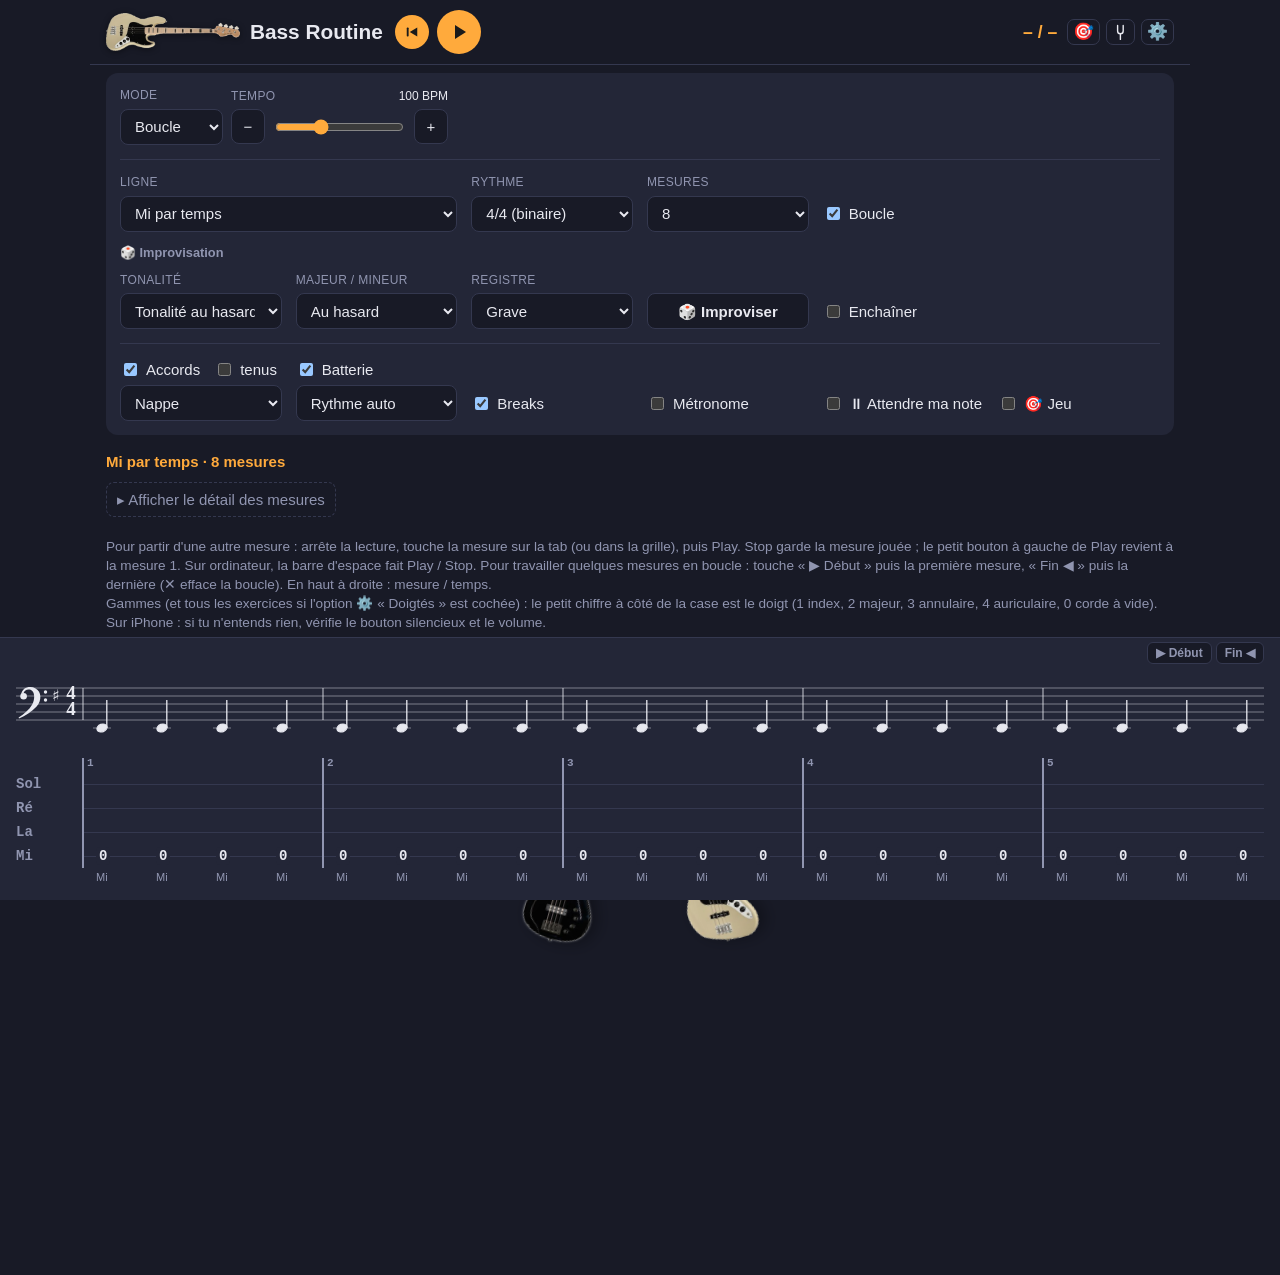
==== commit b259710b: "Décompte de 1 à 4 mesures avant le départ (réglage dans ⚙️ > Lecture) Co-Authored-By: Claude Opus 5." ====
--- a/web/index.html
+++ b/web/index.html
@@ -74,6 +74,19 @@
     <label class="toggle mixer-option"><input id="showFingers" type="checkbox"> Doigtés sur la tablature pour tous les exercices (1 index … 4 auriculaire, 0 corde à vide)</label>
     <label class="toggle mixer-option"><input id="everyAcc" type="checkbox"> Mode novice : altérations (♯ ♭ ♮) sur chaque note, en plus de l'armure</label>
     <div class="mixer-head">
+      <strong>Lecture</strong>
+    </div>
+    <div class="control mixer-option">
+      <label for="countIn">Décompte avant le départ</label>
+      <select id="countIn" title="Clics avant le départ, à chaque Play (au tempo et dans la mesure choisis)">
+        <option value="0">Aucun</option>
+        <option value="1" selected>1 mesure</option>
+        <option value="2">2 mesures</option>
+        <option value="3">3 mesures</option>
+        <option value="4">4 mesures</option>
+      </select>
+    </div>
+    <div class="mixer-head">
       <strong>Volumes</strong>
       <button id="mixerReset">Réinitialiser</button>
     </div>
--- a/web/style.css
+++ b/web/style.css
@@ -199,6 +199,7 @@
   .logo { height: 20px; }
   .header-right { gap: 4px; }
   #position { min-width: 0; font-size: 1rem; }
+  body.gaming #position { display: none; }   /* partie en cours : la note prend la place du compteur */
 }
 
 /* Tempo dans l'en-tête : téléphone en paysage seulement (peu de hauteur, de la place en largeur). */
@@ -326,6 +327,7 @@
 /* Cordes à 30, 54, 78 et 102 px du haut (décalées sous la portée si elle est affichée). */
 .tab-labels { position: relative; width: 20px; height: calc(140px + var(--off, 0px)); color: var(--muted); flex-shrink: 0; }
 .tab-labels.with-staff { width: 36px; }
+.tab-labels.fr { width: 30px; }   /* « Sol », « Ré »… plus larges que G, D */
 .tab-labels span { position: absolute; left: 0; transform: translateY(-50%); }
 .tab-labels span:nth-of-type(1) { top: calc(30px + var(--off, 0px)); }
 .tab-labels span:nth-of-type(2) { top: calc(54px + var(--off, 0px)); }
@@ -641,6 +643,21 @@
 @keyframes game-wobble { 0%, 100% { transform: rotate(0); } 25% { transform: rotate(-12deg); } 75% { transform: rotate(12deg); } }
 @keyframes game-pulse { 50% { transform: scale(1.12); } }
 @keyframes game-fall { to { transform: translateY(calc(100dvh + 80px)) rotate(540deg); opacity: 0.2; } }
+/* Téléphone en paysage : la note à gauche, le détail à droite, le tout sans défiler. */
+@media (orientation: landscape) and (max-height: 500px) {
+  .game-result { padding: 8px 16px; }
+  .game-card {
+    width: min(720px, 100%); max-height: calc(100dvh - 16px); padding: 12px 16px;
+    display: grid; grid-template-columns: minmax(180px, 0.8fr) 1.2fr; gap: 16px; align-items: center;
+  }
+  .game-emoji { font-size: 38px; }
+  .game-score { font-size: 46px; }
+  .game-text { font-size: 15px; margin-bottom: 0; }
+  .game-side { text-align: left; }
+  .game-tip { margin: 0 0 6px; font-size: 13px; }
+  .game-details { margin-bottom: 10px; padding: 8px 10px; font-size: 13px; line-height: 1.5; }
+  .game-actions { justify-content: flex-end; }
+}
 @media (prefers-reduced-motion: reduce) {
   .game-result, .game-card, .game-emoji, .game-score, .game-confetti { animation: none !important; }
   .game-confetti { display: none; }
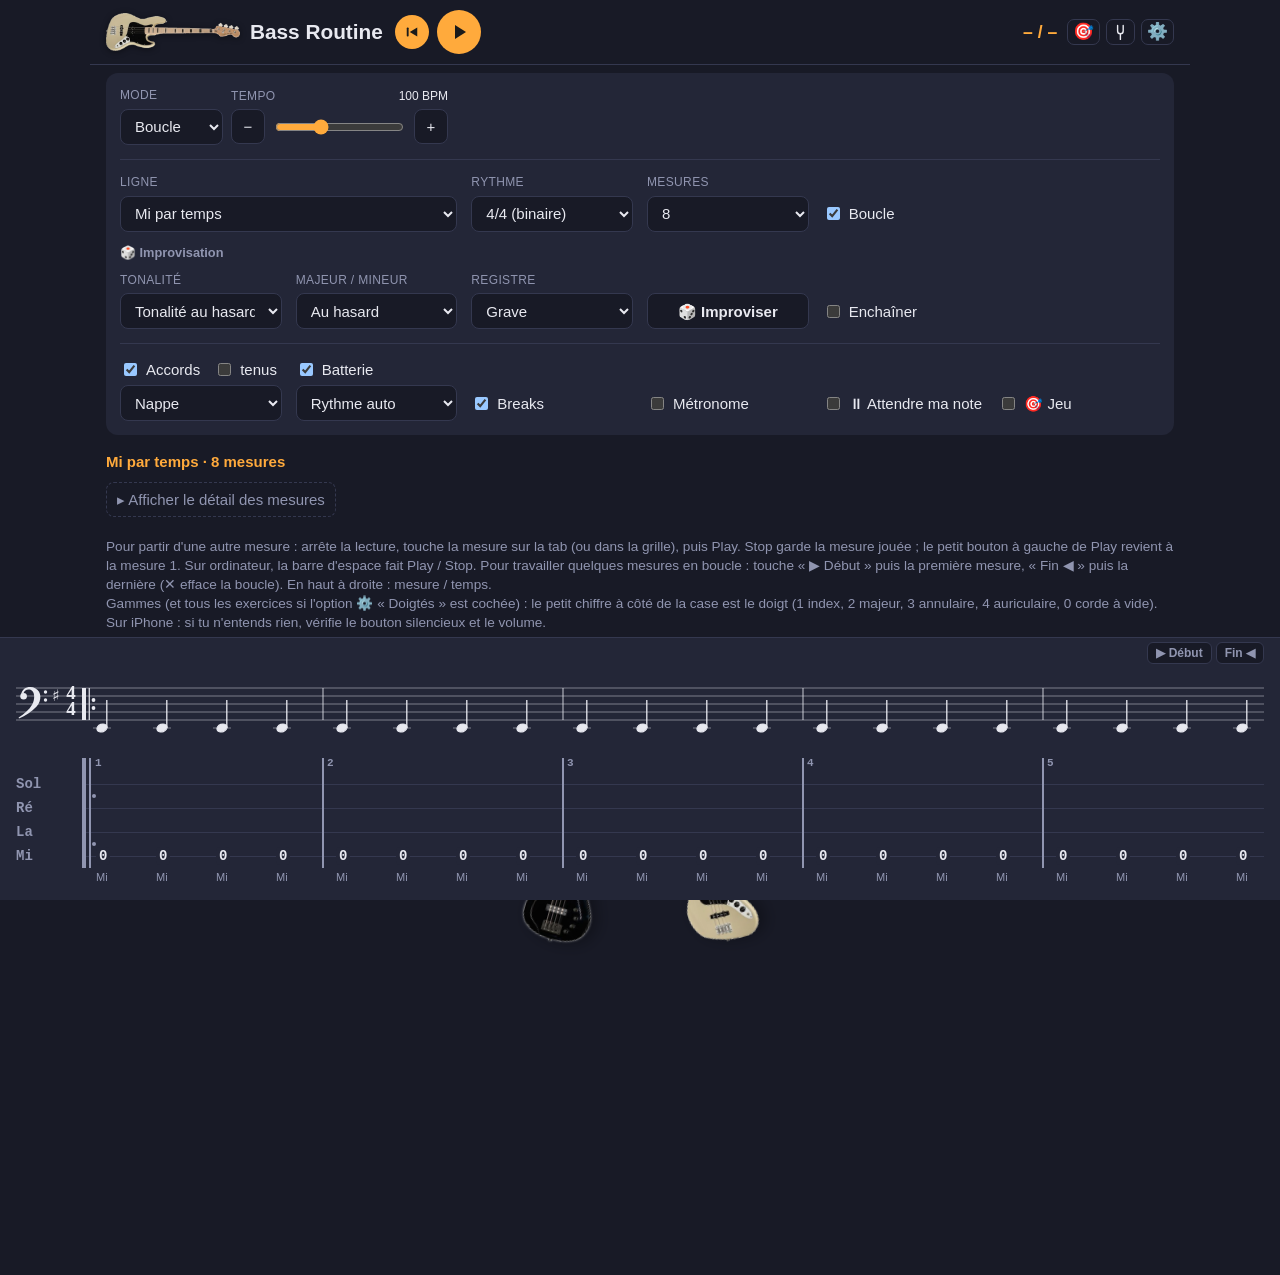
==== commit 6e69d921: "Déliateur, nouvelles boucles et morceaux, économie de batterie, README - Déliateur : 12 exercices d'" ====
--- a/web/index.html
+++ b/web/index.html
@@ -78,12 +78,12 @@
     </div>
     <div class="control mixer-option">
       <label for="countIn">Décompte avant le départ</label>
-      <select id="countIn" title="Clics avant le départ, à chaque Play (au tempo et dans la mesure choisis)">
+      <select id="countIn" title="Clics avant le départ, à chaque Play, au tempo choisi (en 6/8 et 12/8, un temps = une noire pointée)">
         <option value="0">Aucun</option>
-        <option value="1" selected>1 mesure</option>
-        <option value="2">2 mesures</option>
-        <option value="3">3 mesures</option>
-        <option value="4">4 mesures</option>
+        <option value="1">1 temps</option>
+        <option value="2">2 temps</option>
+        <option value="3">3 temps</option>
+        <option value="4" selected>4 temps</option>
       </select>
     </div>
     <div class="mixer-head">
@@ -114,6 +114,7 @@
           <option value="loop">Boucle</option>
           <option value="song">Morceau</option>
           <option value="scale">Gammes</option>
+          <option value="finger">Déliateur</option>
         </select>
       </div>
       <div class="field tempo">
@@ -137,6 +138,24 @@
           <option value="walkingBlues">Walking blues (Mi)</option>
           <option value="walking251">Walking ii-V-I (Sol)</option>
           <option value="walkingHigh">Walking aigu – fretless (Ré m)</option>
+          <optgroup label="Jazz">
+            <option value="minorBlues">Blues mineur – grille de Mr. P.C. (swing)</option>
+            <option value="blueBossa">Blue Bossa – grille (bossa, binaire)</option>
+            <option value="cantaloupe">Cantaloupe Island – grille (binaire)</option>
+            <option value="allBlues">All Blues – grille (6/8 ternaire)</option>
+          </optgroup>
+          <optgroup label="Blues">
+            <option value="slowBlues">Blues lent en La (12/8 ternaire)</option>
+            <option value="boogie">Boogie shuffle en Mi (ternaire)</option>
+          </optgroup>
+          <optgroup label="Pop, rock, folk">
+            <option value="pachelbel">Canon de Pachelbel (binaire)</option>
+            <option value="risingSun">La Maison du soleil levant (6/8)</option>
+            <option value="greensleeves">Greensleeves (valse 3/4)</option>
+            <option value="doowop">Doo-wop années 50 (12/8)</option>
+            <option value="funk">Funk en Mi (binaire)</option>
+            <option value="reggae">Reggae one drop en Sol</option>
+          </optgroup>
           <option value="invented" hidden>🎲 Improvisation</option>
         </select>
       </div>
@@ -154,7 +173,9 @@
         <select id="bars">
           <option>4</option>
           <option selected>8</option>
+          <option>12</option>
           <option>16</option>
+          <option>24</option>
           <option>32</option>
         </select>
       </div>
@@ -288,6 +309,52 @@
       </div>
       <div id="scaleChainField" class="field check">
         <label class="toggle" title="À la fin de la boucle, la même gamme reprend une quarte plus haut (Do, Fa, Si♭, Mi♭…)"><input id="scaleChain" type="checkbox"> Enchaîner (quartes)</label>
+      </div>
+    </div>
+
+    <!-- Réglages du mode Déliateur -->
+    <div id="fingerControls" class="fields" hidden>
+      <div class="field wide">
+        <label for="fingerEx">Exercice</label>
+        <div class="finger-pick">
+          <select id="fingerEx"></select>
+          <button id="fingerInfo" class="small" title="Comment placer les doigts" aria-label="Explications de l'exercice">ⓘ</button>
+        </div>
+      </div>
+      <div id="fingerVariantCtl" class="field" hidden>
+        <label for="fingerVariant">Doigts</label>
+        <select id="fingerVariant"></select>
+      </div>
+      <div class="field">
+        <label for="fingerFret">Case de départ</label>
+        <select id="fingerFret"></select>
+      </div>
+      <div class="field">
+        <label for="fingerStrings">Cordes</label>
+        <select id="fingerStrings"></select>
+      </div>
+      <div id="fingerProgCtl" class="field">
+        <label for="fingerProg" title="La main recule vers la tête du manche, jusqu'à la case 1">Progression</label>
+        <select id="fingerProg"></select>
+      </div>
+      <div id="fingerDirCtl" class="field">
+        <label for="fingerDir">Sens</label>
+        <select id="fingerDir">
+          <option value="down">Sol → Mi</option>
+          <option value="both" selected>Aller-retour</option>
+        </select>
+      </div>
+      <div class="field">
+        <label for="fingerRhythm">Rythme</label>
+        <select id="fingerRhythm">
+          <option value="1">Noires</option>
+          <option value="2" selected>Croches</option>
+          <option value="3">Triolets</option>
+          <option value="4">Doubles croches</option>
+        </select>
+      </div>
+      <div class="field check">
+        <label class="toggle"><input id="fingerLoop" type="checkbox" checked> Boucle</label>
       </div>
     </div>
 
--- a/web/style.css
+++ b/web/style.css
@@ -210,7 +210,7 @@
   .head-tempo input { flex: 1; min-width: 0; accent-color: var(--accent); }
   .head-tempo output { min-width: 2.2em; font-size: 0.9rem; font-variant-numeric: tabular-nums; color: var(--accent); font-weight: 700; }
   /* Rien que l'en-tête et la tab (avec la portée) : les réglages restent en portrait. */
-  body > :not(header, #tuner, #mixer, #message, #tabPanel, .game-result) { display: none !important; }
+  body > :not(header, #tuner, #mixer, #message, #tabPanel, .game-result, .finger-tip) { display: none !important; }
   /* La tab occupe tout l'écran sous l'en-tête (plus de bande vide entre les deux). */
   body { display: flex; flex-direction: column; height: 100dvh; padding-bottom: 0; box-sizing: border-box; overflow: hidden; }
   header { margin-bottom: 0; }
@@ -358,6 +358,21 @@
   line-height: 18px;
 }
 .tab-note.playing { background: var(--accent); color: var(--on-accent); }
+/* Mode Jeu : note parfaite (le chiffre gonfle, une étincelle s'envole). */
+.tab-note.g-pop { animation: g-pop 0.45s ease-out; }
+.g-burst { position: absolute; z-index: 6; width: 0; height: 0; pointer-events: none; }
+.g-burst i {
+  position: absolute; left: -7px; top: -10px; font-style: normal; font-size: 17px; line-height: 20px;
+  color: #ffd75e; text-shadow: 0 0 6px rgba(255, 215, 94, 0.9), 0 0 2px #fff;
+  opacity: 0; animation: g-star 1.1s ease-out forwards;
+}
+@keyframes g-pop { 40% { transform: translateY(-50%) scale(1.45); box-shadow: 0 0 0 3px rgba(63, 185, 80, 0.45); } }
+@keyframes g-star {
+  0% { transform: translate(0, 0) scale(0.4) rotate(0); opacity: 1; }
+  60% { opacity: 1; }
+  100% { transform: translate(var(--dx), var(--dy)) scale(1.2) rotate(140deg); opacity: 0; }
+}
+@media (prefers-reduced-motion: reduce) { .tab-note.g-pop { animation: none; } .g-burst { display: none; } }
 
 .tab-name {
   position: absolute;
@@ -515,6 +530,7 @@
 .staff-bg { fill: var(--card); }
 .staff-line { stroke: var(--text); stroke-width: 1; opacity: 0.45; }
 .staff-bar { stroke: var(--text); stroke-width: 1.2; opacity: 0.7; }
+.staff-bar.strong { opacity: 1; }
 .staff-bar.double { stroke: var(--accent); stroke-width: 2; opacity: 1; }
 .staff-ink { fill: var(--text); }
 .staff-head { fill: var(--text); stroke: var(--text); stroke-width: 1.2; }
@@ -533,6 +549,18 @@
 
 /* Double trait : fin d'un passage de la boucle et début du suivant. */
 .tab-bar.double { border-left: 6px double var(--accent); }
+.tab-bar.repeat { border-left-color: transparent; padding-left: 11px; }
+/* Signes de reprise de la boucle : trait fin, trait épais, trait fin (ou épais + fin au début), points. */
+.tab-repeat {
+  position: absolute; bottom: 26px; width: 12px;
+  background: linear-gradient(to right, var(--muted) 0 1.5px, transparent 1.5px 4px, var(--muted) 4px 8px, transparent 8px 10.5px, var(--muted) 10.5px 12px);
+}
+.tab-repeat.start { width: 8.5px; background: linear-gradient(to right, var(--muted) 0 4px, transparent 4px 7px, var(--muted) 7px 8.5px); }
+.tab-repeat i { position: absolute; width: 4px; height: 4px; border-radius: 50%; background: var(--muted); }
+.tab-bar.final {   /* barre de fin : trait fin, espace, trait épais (calée sur celle de la portée) */
+  width: 8px; padding: 0; border-left: 0;
+  background: linear-gradient(to right, var(--muted) 0 1.5px, transparent 1.5px 4px, var(--muted) 4px 8px);
+}   /* barre de fin */
 
 /* Bouton pour afficher / masquer le détail des mesures. */
 .detail-toggle {
@@ -704,3 +732,54 @@
 .rec-latency { display: flex; flex-wrap: wrap; gap: 8px; align-items: center; margin-bottom: 10px; font-size: 0.85rem; color: var(--muted); }
 .rec-latency input[type="range"] { flex: 1 1 8em; accent-color: var(--accent); }
 .rec-offset { min-width: 4.5em; font-variant-numeric: tabular-nums; }
+
+/* ---------- Déliateur : popup explicative ---------- */
+.finger-pick { display: flex; gap: 6px; }
+.finger-pick select { flex: 1; min-width: 0; }
+.finger-tip {
+  position: fixed; inset: 0; z-index: 50;
+  display: flex; align-items: center; justify-content: center; padding: 16px;
+  background: rgba(0, 0, 0, 0.55);
+  animation: game-fade 0.25s ease-out;
+}
+.finger-card {
+  width: min(420px, 100%); max-height: calc(100dvh - 32px); overflow-y: auto;
+  padding: 18px 20px 16px; border-radius: 16px;
+  background: var(--card); color: var(--text); border: 1px solid var(--line);
+  box-shadow: 0 12px 40px rgba(0, 0, 0, 0.45);
+  animation: game-pop 0.4s cubic-bezier(0.2, 1.4, 0.4, 1);
+}
+.finger-card:focus { outline: none; }
+.finger-card h2 { margin: 0 0 10px; font-size: 1.15rem; }
+.finger-card h2 span { color: var(--accent); }
+.finger-shape { display: block; width: 100%; max-width: 320px; margin: 0 auto; }
+.fs-fret { stroke: var(--strong-line); stroke-width: 2; }
+.fs-string { stroke: var(--muted); }
+.fs-name, .fs-num { fill: var(--muted); font-size: 11px; }
+.fs-dot { stroke-width: 2; }
+.fs-dot.held { fill: var(--accent); stroke: var(--accent); }
+.fs-dot.play { fill: var(--card); stroke: var(--accent); stroke-width: 3; }
+.fs-dot.ready { fill: var(--card); stroke: var(--muted); stroke-dasharray: 3 2; }
+.fs-finger { font-size: 13px; font-weight: 700; fill: var(--text); }
+.fs-finger.held { fill: var(--on-accent); }
+.fs-legend { display: flex; flex-wrap: wrap; align-items: center; gap: 4px 6px; margin: 4px 0 10px; font-size: 12px; color: var(--muted); }
+.fs-key { display: inline-block; width: 12px; height: 12px; border-radius: 50%; border: 2px solid var(--accent); box-sizing: border-box; margin-left: 6px; }
+.fs-key:first-child { margin-left: 0; }
+.fs-key.held { background: var(--accent); }
+.fs-key.ready { border-color: var(--muted); border-style: dashed; }
+.finger-hold { margin: 0 0 8px; padding: 10px 12px; border-left: 3px solid var(--accent); background: var(--bg); border-radius: 6px; font-weight: 600; line-height: 1.4; }
+.finger-card ul { margin: 0 0 8px; padding-left: 20px; line-height: 1.45; }
+.finger-card li { margin-bottom: 4px; }
+.finger-num { margin: 0 0 12px; font-size: 13px; color: var(--muted); }
+.finger-actions { display: flex; flex-wrap: wrap; align-items: center; justify-content: space-between; gap: 10px; }
+.finger-actions .toggle { font-size: 13px; color: var(--muted); }
+@media (orientation: landscape) and (max-height: 500px) {
+  .finger-tip { padding: 8px 16px; }
+  .finger-card { width: min(720px, 100%); max-height: calc(100dvh - 16px); padding: 12px 16px; columns: 2; column-gap: 20px; }
+  .finger-card h2, .finger-shape, .fs-legend, .finger-hold { break-inside: avoid; }
+}
+@media (prefers-reduced-motion: reduce) {
+  .finger-tip, .finger-card { animation: none !important; }
+}
+.finger-actions .primary { background: var(--accent); color: var(--on-accent); border-color: var(--accent); font-weight: 700; }
+.finger-slow { margin: 0 0 8px; font-size: 14px; line-height: 1.4; color: var(--accent); }
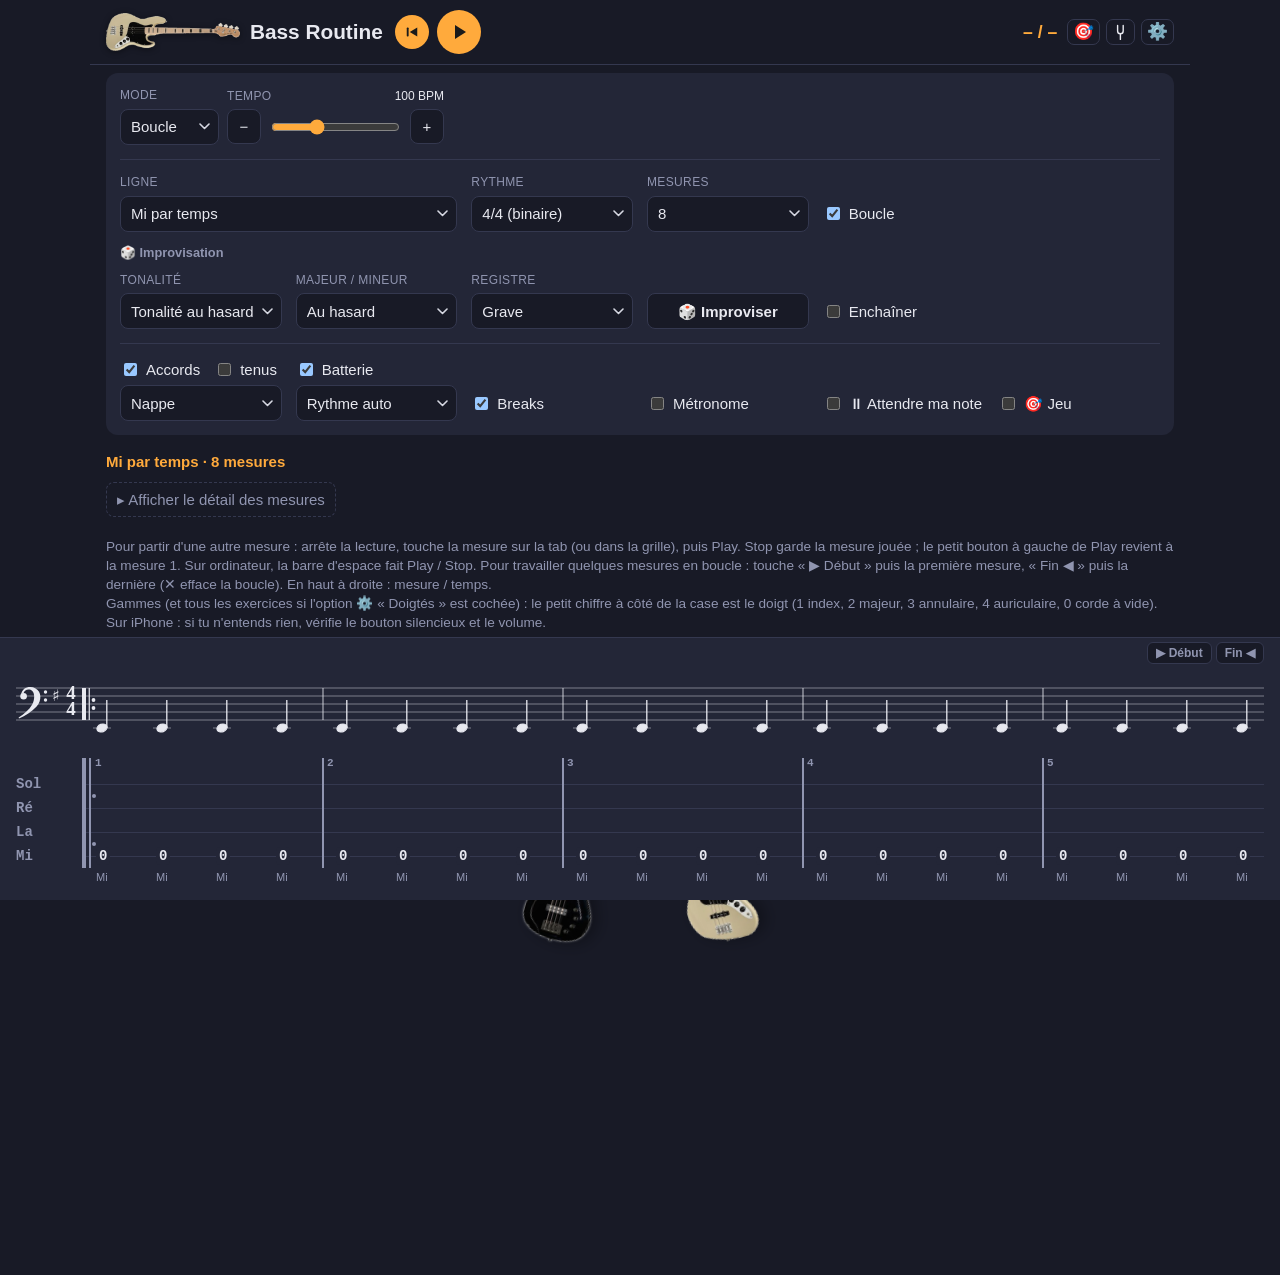
==== commit fd2935e8: "Réglages en onglets (Affichage, Son, MIDI, Entrée, Jeu) ; chevron des menus redessiné, un peu plus l" ====
--- a/web/index.html
+++ b/web/index.html
@@ -47,62 +47,68 @@
 
   <section id="tuner" class="mixer tuner" hidden aria-label="Accordeur"></section>
 
-  <section id="mixer" class="mixer" hidden>
-    <div class="mixer-head">
-      <strong>Affichage</strong>
-    </div>
-    <div class="control mixer-option">
-      <label for="theme">Couleurs</label>
-      <select id="theme">
-        <option value="">Nuit (bleu nuit)</option>
-        <option value="noir">Noir</option>
-        <option value="bois">Bois (brun chaud)</option>
-        <option value="ocean">Océan (bleu-vert)</option>
-        <option value="foret">Forêt (vert)</option>
-        <option value="violet">Violet</option>
-        <option value="clair">Clair</option>
-      </select>
-    </div>
-    <div class="control mixer-option">
-      <label for="notation">Noms des notes</label>
-      <select id="notation">
-        <option value="fr">Do, Ré, Mi… (français)</option>
-        <option value="en">C, D, E… (américain)</option>
-      </select>
-    </div>
-    <label class="toggle mixer-option"><input id="showStaff" type="checkbox"> Notes sur la portée (clé de fa) au-dessus de la tablature</label>
-    <label class="toggle mixer-option"><input id="showFingers" type="checkbox"> Doigtés sur la tablature pour tous les exercices (1 index … 4 auriculaire, 0 corde à vide)</label>
-    <label class="toggle mixer-option"><input id="everyAcc" type="checkbox"> Mode novice : altérations (♯ ♭ ♮) sur chaque note, en plus de l'armure</label>
-    <div class="mixer-head">
-      <strong>Lecture</strong>
-    </div>
-    <div class="control mixer-option">
-      <label for="countIn">Décompte avant le départ</label>
-      <select id="countIn" title="Clics avant le départ, à chaque Play, au tempo choisi (en 6/8 et 12/8, un temps = une noire pointée)">
-        <option value="0">Aucun</option>
-        <option value="1">1 temps</option>
-        <option value="2">2 temps</option>
-        <option value="3">3 temps</option>
-        <option value="4" selected>4 temps</option>
-      </select>
-    </div>
-    <div class="mixer-head">
-      <strong>Volumes</strong>
-      <button id="mixerReset">Réinitialiser</button>
-    </div>
-    <div id="mixerChannels"></div>
-    <div class="mixer-head midi-head">
-      <strong>Instruments MIDI</strong>
-    </div>
-    <div id="midiPanel"></div>
-    <div class="mixer-head midi-head">
-      <strong>Entrée audio (⏸ Attendre ma note, 🎯 Jeu)</strong>
-    </div>
-    <div id="inputPanel"></div>
-    <div class="mixer-head midi-head">
-      <strong>🎯 Jeu</strong>
-    </div>
-    <div id="gamePanel"></div>
+  <section id="mixer" class="mixer" hidden aria-label="Réglages">
+    <nav class="settings-tabs" role="tablist" aria-label="Rubriques des réglages">
+      <button role="tab" data-tab="display" aria-selected="true"><span aria-hidden="true">🎨</span>Affichage</button>
+      <button role="tab" data-tab="sound" aria-selected="false"><span aria-hidden="true">🔊</span>Son</button>
+      <button role="tab" data-tab="midi" aria-selected="false"><span aria-hidden="true">🎹</span>MIDI</button>
+      <button role="tab" data-tab="input" aria-selected="false"><span aria-hidden="true">🎤</span>Entrée</button>
+      <button role="tab" data-tab="game" aria-selected="false"><span aria-hidden="true">🎯</span>Jeu</button>
+    </nav>
+    <div class="settings-page" data-page="display" role="tabpanel">
+      <div class="control mixer-option">
+        <label for="theme">Couleurs</label>
+        <select id="theme">
+          <option value="">Nuit (bleu nuit)</option>
+          <option value="noir">Noir</option>
+          <option value="bois">Bois (brun chaud)</option>
+          <option value="ocean">Océan (bleu-vert)</option>
+          <option value="foret">Forêt (vert)</option>
+          <option value="violet">Violet</option>
+          <option value="clair">Clair</option>
+        </select>
+      </div>
+      <div class="control mixer-option">
+        <label for="notation">Noms des notes</label>
+        <select id="notation">
+          <option value="fr">Do, Ré, Mi… (français)</option>
+          <option value="en">C, D, E… (américain)</option>
+        </select>
+      </div>
+      <label class="toggle mixer-option"><input id="showStaff" type="checkbox"> Notes sur la portée (clé de fa) au-dessus de la tablature</label>
+      <label class="toggle mixer-option"><input id="showFingers" type="checkbox"> Doigtés sur la tablature pour tous les exercices (1 index … 4 auriculaire, 0 corde à vide)</label>
+      <label class="toggle mixer-option"><input id="everyAcc" type="checkbox"> Mode novice : altérations (♯ ♭ ♮) sur chaque note, en plus de l'armure</label>
+    </div>
+    <div class="settings-page" data-page="sound" role="tabpanel" hidden>
+      <div class="settings-sub">Lecture</div>
+      <div class="control mixer-option">
+        <label for="countIn">Décompte avant le départ</label>
+        <select id="countIn" title="Clics avant le départ, à chaque Play, au tempo choisi (en 6/8 et 12/8, un temps = une noire pointée)">
+          <option value="0">Aucun</option>
+          <option value="1">1 temps</option>
+          <option value="2">2 temps</option>
+          <option value="3">3 temps</option>
+          <option value="4" selected>4 temps</option>
+        </select>
+      </div>
+      <div class="mixer-head settings-sub">
+        <span>Volumes</span>
+        <button id="mixerReset">Réinitialiser</button>
+      </div>
+      <div id="mixerChannels"></div>
+    </div>
+    <div class="settings-page" data-page="midi" role="tabpanel" hidden>
+      <div class="settings-sub">Instruments MIDI</div>
+      <div id="midiPanel"></div>
+    </div>
+    <div class="settings-page" data-page="input" role="tabpanel" hidden>
+      <div class="settings-sub">Entrée audio (⏸ Attendre ma note, 🎯 Jeu, accordeur)</div>
+      <div id="inputPanel"></div>
+    </div>
+    <div class="settings-page" data-page="game" role="tabpanel" hidden>
+      <div class="settings-sub">🎯 Jeu</div>
+      <div id="gamePanel"></div>
+    </div>
   </section>
 
   <section class="controls">
@@ -227,6 +233,9 @@
           <option>4</option>
         </select>
       </div>
+      <div class="field check">
+        <label class="toggle" title="À la fin du morceau, la lecture repart au début"><input id="songLoop" type="checkbox"> Boucle</label>
+      </div>
       <div id="styleCtl" class="field">
         <label for="style">Style</label>
         <select id="style"></select>
@@ -355,6 +364,9 @@
       </div>
       <div class="field check">
         <label class="toggle"><input id="fingerLoop" type="checkbox" checked> Boucle</label>
+      </div>
+      <div id="fingerChainField" class="field check">
+        <label class="toggle" title="À la fin de l'exercice, le suivant de la liste prend la suite, sans arrêter la lecture"><input id="fingerChain" type="checkbox"> Enchaîner les exercices</label>
       </div>
     </div>
 
@@ -415,7 +427,7 @@
     Pour travailler quelques mesures en boucle : touche « ▶ Début » puis la première mesure, « Fin ◀ » puis la dernière (✕ efface la boucle). En haut à droite : mesure / temps.<br>
     Gammes (et tous les exercices si l'option ⚙️ « Doigtés » est cochée) : le petit chiffre à côté de la case est le doigt (1 index, 2 majeur, 3 annulaire, 4 auriculaire, 0 corde à vide).<br>
     Sur iPhone : si tu n'entends rien, vérifie le bouton silencieux et le volume.</p>
-  <p class="copyright">© 2026 FredLatorche · v5.0 · <a href="https://github.com/fredlatorche/BassRoutine#readme" target="_blank" rel="noopener">à propos de Bass Routine</a></p>
+  <p class="copyright">© 2026 FredLatorche · v6.0 · <a href="https://github.com/fredlatorche/BassRoutine#readme" target="_blank" rel="noopener">à propos de Bass Routine</a></p>
   <!-- Mes deux basses, inclinées, les manches côte à côte. -->
   <div class="bass-duo" aria-hidden="true">
     <img class="bass-noire" src="icons/bass.png" alt="" width="423" height="120">
--- a/web/style.css
+++ b/web/style.css
@@ -10,6 +10,8 @@
   --on-accent: #1a1a1a;     /* texte posé sur l'accent */
   --accent-deep: #b86a00;   /* accent foncé (contours sur la portée) */
   --strong-line: #5a6082;
+  /* Chevron des menus déroulants (clair sur les thèmes sombres). */
+  --chevron: url("data:image/svg+xml,%3Csvg xmlns='http://www.w3.org/2000/svg' viewBox='0 0 11 7'%3E%3Cpath d='M1 1l4.5 4.5L10 1' fill='none' stroke='%23d6d8e2' stroke-width='1.6' stroke-linecap='round' stroke-linejoin='round'/%3E%3C/svg%3E");
   color-scheme: dark;
 }
 
@@ -38,6 +40,7 @@
 :root[data-theme="clair"] {
   --bg: #eef0f4; --card: #fff; --line: #d3d7e0; --text: #1e2130; --muted: #646a80;
   --accent: #e07a00; --on-accent: #fff; --accent-deep: #a35800; --strong-line: #9aa1b5;
+  --chevron: url("data:image/svg+xml,%3Csvg xmlns='http://www.w3.org/2000/svg' viewBox='0 0 11 7'%3E%3Cpath d='M1 1l4.5 4.5L10 1' fill='none' stroke='%231e2130' stroke-width='1.6' stroke-linecap='round' stroke-linejoin='round'/%3E%3C/svg%3E");
   color-scheme: light;
 }
 
@@ -167,6 +170,17 @@
   border: 1px solid var(--line);
   border-radius: 8px;
   padding: 6px 10px;
+}
+
+/* Menus : chevron dessiné (couleur du thème), un peu plus éloigné du bord droit que le natif. */
+select {
+  -webkit-appearance: none;
+  appearance: none;
+  padding-right: 26px;
+  background-image: var(--chevron);
+  background-position: right 8px center;
+  background-size: 11px 7px;
+  background-repeat: no-repeat;
 }
 
 button { cursor: pointer; }
@@ -250,6 +264,10 @@
   width: 100%;
   padding: 8px 2px;
   text-align: center;
+  /* Cases étroites de la grille : flèche native, sans place réservée. */
+  -webkit-appearance: menulist;
+  appearance: auto;
+  background-image: none;
 }
 
 .steps select:first-child { border-color: var(--strong-line); }
@@ -783,3 +801,35 @@
 }
 .finger-actions .primary { background: var(--accent); color: var(--on-accent); border-color: var(--accent); font-weight: 700; }
 .finger-slow { margin: 0 0 8px; font-size: 14px; line-height: 1.4; color: var(--accent); }
+
+/* ---------- Réglages : onglets (contrôle segmenté, collé en haut du panneau) ---------- */
+#mixer { padding-top: 0; }
+.settings-tabs {
+  position: sticky; top: 0; z-index: 1;
+  display: grid; grid-template-columns: repeat(5, 1fr); gap: 4px;
+  margin: 0 -14px 14px; padding: 12px 14px 10px;
+  background: var(--card);
+  border-bottom: 1px solid var(--line);
+}
+.settings-tabs button {
+  display: flex; flex-direction: column; align-items: center; gap: 2px;
+  min-width: 0; padding: 6px 2px 5px;
+  font-size: 0.78rem; font-weight: 600; line-height: 1.1; color: var(--muted);
+  background: transparent; border: 1px solid transparent; border-radius: 10px;
+  white-space: nowrap; overflow: hidden; text-overflow: ellipsis;
+  transition: background 0.15s, color 0.15s;
+}
+.settings-tabs button span { font-size: 1.15rem; line-height: 1.2; filter: grayscale(0.6); opacity: 0.75; transition: filter 0.15s, opacity 0.15s; }
+.settings-tabs button:hover { color: var(--text); background: var(--bg); }
+.settings-tabs button[aria-selected="true"] {
+  color: var(--accent); background: var(--bg); border-color: var(--accent);
+}
+.settings-tabs button[aria-selected="true"] span { filter: none; opacity: 1; }
+.settings-page { animation: settings-in 0.18s ease-out; }
+@keyframes settings-in { from { opacity: 0; transform: translateY(4px); } }
+.settings-sub {
+  margin: 4px 0 10px; font-size: 0.75rem; font-weight: 700; letter-spacing: 0.06em;
+  text-transform: uppercase; color: var(--muted);
+}
+.settings-sub.mixer-head { margin-top: 18px; }
+@media (prefers-reduced-motion: reduce) { .settings-page { animation: none; } }
